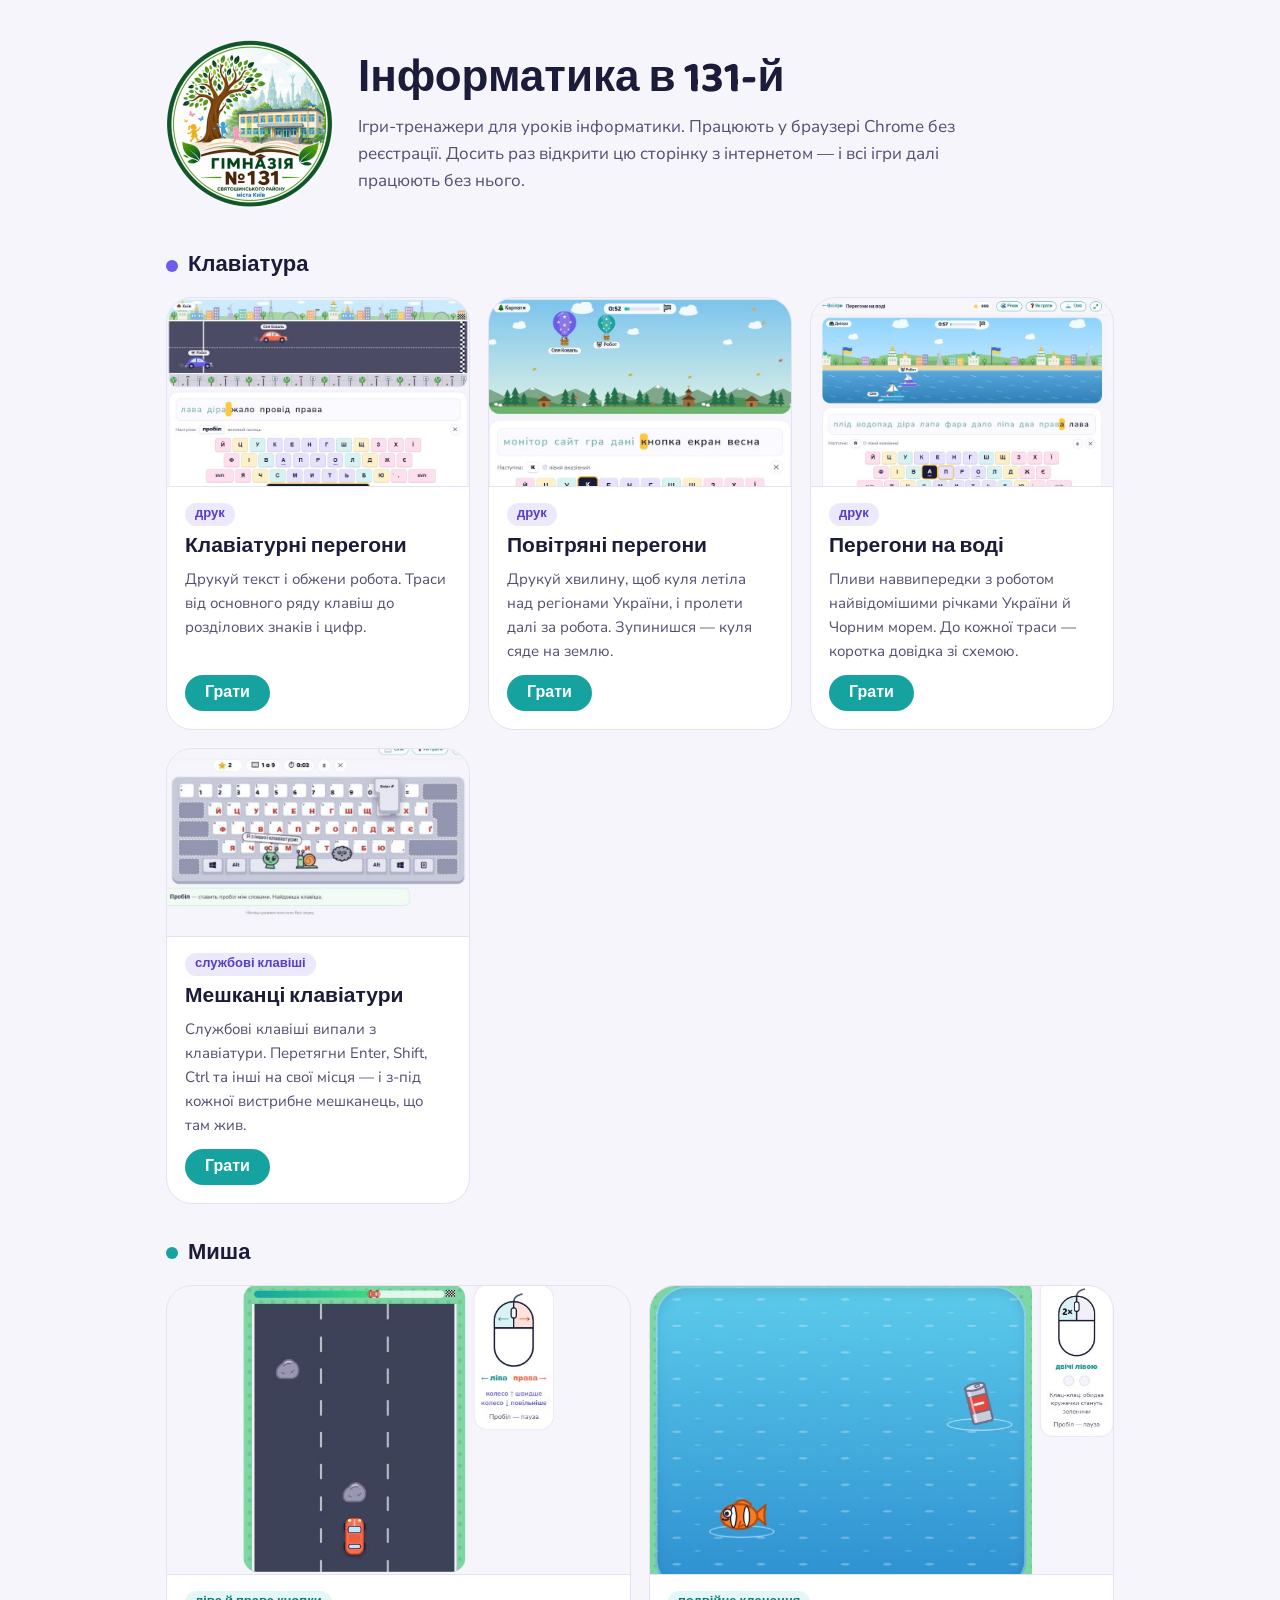
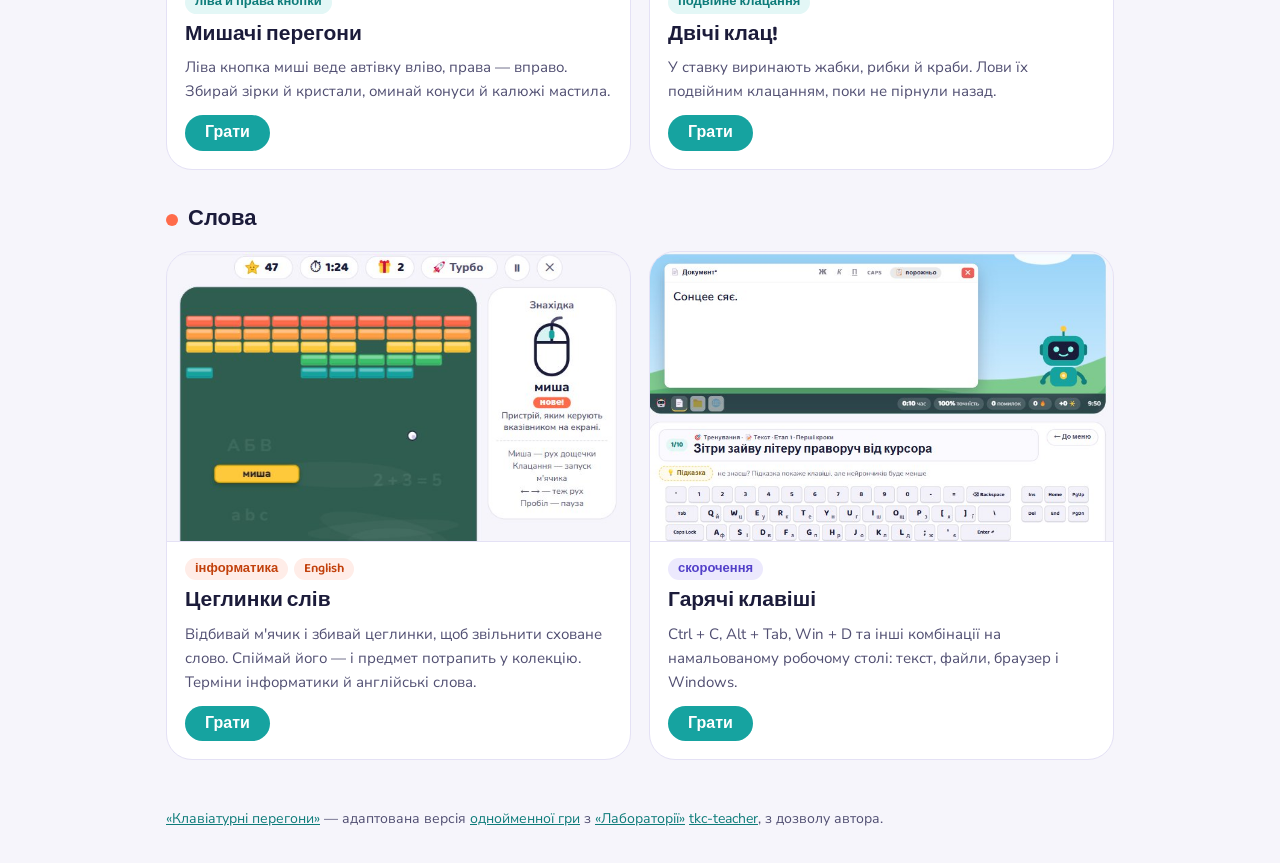
==== index.html @ 03159f3c "Add Перегони на воді to the Keyboard section Co-Authored-By: Claude Opus 5.5 <noreply@anthropic.com>" ====
<!DOCTYPE html>
<html lang="uk">
<head>
<meta charset="UTF-8">
<meta name="viewport" content="width=device-width, initial-scale=1.0">
<title>Інформатика в 131-й</title>
<meta name="description" content="Ігри-тренажери для уроків інформатики: миша, клавіатура, гарячі клавіші, терміни й англійські слова.">
<link href="fonts/fonts.css" rel="stylesheet">
<link rel="manifest" href="manifest.webmanifest">   <!-- каталог можна встановити як програму -->
<link rel="icon" type="image/png" href="icons/icon-192.png">
<link rel="apple-touch-icon" href="icons/icon-192.png">
<meta name="theme-color" content="#16A3A0">
<script src="/lock.js"></script>   <!-- ігри відкриваються кодом уроку, див. lock.js -->
<style>
  :root{
    --bg:#F6F5FB; --ink:#1B1B3A; --ink-soft:#514F72; --surface:#FFFFFF; --line:#E4E1F5;
    --purple:#6C5CE7; --teal:#16A3A0; --teal-dark:#0E7C7A; --coral:#FF6B4A; --yellow:#FFC93C; --blue:#2D9CDB;
    --radius-m:16px; --radius-l:26px;
  }
  *{box-sizing:border-box;}
  body{margin:0; background:var(--bg); color:var(--ink); font-family:'Nunito Sans',sans-serif; line-height:1.6; -webkit-font-smoothing:antialiased;}
  h1,h2{font-family:'Baloo 2',sans-serif; font-weight:700; margin:0; color:var(--ink);}
  .container{max-width:980px; margin:0 auto; padding:0 16px;}

  /* Емблема ліворуч від заголовка й опису; на телефоні опис переходить під емблему */
  header.container{padding-top:40px; padding-bottom:8px;}
  header{display:grid; grid-template-columns:auto 1fr; grid-template-areas:"logo title" "logo text"; align-content:center; column-gap:24px;}
  header .emblem{grid-area:logo; align-self:center; width:168px; height:168px;}
  header h1{grid-area:title; align-self:end;}
  header p{grid-area:text;}
  @media (max-width:520px){
    header.container{padding-top:24px;}
    header{grid-template-areas:"logo title" "text text"; column-gap:14px;}
    header .emblem{width:72px; height:72px;}
    header h1{align-self:center;}
  }
  header h1{font-size:clamp(30px, 6vw, 44px); line-height:1.15;}
  header p{margin:8px 0 0; color:var(--ink-soft); font-size:17px; max-width:620px;}

  /* Розділи: «Миша», «Клавіатура» */
  .section-title{display:flex; align-items:center; gap:10px; margin:32px 0 14px; font-size:22px;}
  .section-title .dot{width:12px; height:12px; border-radius:50%; background:var(--teal);}
  .section-title.keys .dot{background:var(--purple);}
  .section-title.words .dot{background:var(--coral);}
  /* Одна гра в розділі — картка завширшки як у розділах з двома */
  @media (min-width:620px){ .grid > .card:only-child{max-width:calc(50% - 9px);} }

  .grid{display:grid; grid-template-columns:repeat(auto-fit, minmax(280px, 1fr)); gap:18px;}
  .card{display:flex; flex-direction:column; background:var(--surface); border:1.5px solid var(--line); border-radius:var(--radius-l);
        overflow:hidden; color:inherit; text-decoration:none; transition:transform .15s, box-shadow .15s, border-color .15s;}
  .card:hover, .card:focus-visible{transform:translateY(-3px); box-shadow:0 10px 24px rgba(27,27,58,.10); border-color:var(--teal); outline:none;}
  .card img{display:block; width:100%; aspect-ratio:16/10; object-fit:cover; object-position:top; background:var(--line); border-bottom:1.5px solid var(--line);}
  .card-body{display:flex; flex-direction:column; gap:8px; padding:16px 18px 18px; flex:1;}
  .card h2{font-size:21px; line-height:1.2;}
  .card p{margin:0; color:var(--ink-soft); font-size:15px; flex:1;}
  .tags{display:flex; gap:6px; flex-wrap:wrap;}
  .tag{font-family:'Baloo 2',sans-serif; font-weight:600; font-size:13px; padding:1px 10px; border-radius:999px; background:#E3F7F6; color:var(--teal-dark);}
  .tag.keys{background:#ECE9FD; color:#5340c9;}
  .tag.words{background:#FFEDE8; color:#C2410C;}
  .play{align-self:flex-start; margin-top:4px; font-family:'Baloo 2',sans-serif; font-weight:700; font-size:16px; color:#fff; background:var(--teal);
        border-radius:999px; padding:5px 20px;}
  .card:hover .play{background:var(--teal-dark);}

  footer.container{margin-top:48px; margin-bottom:32px;}
  footer{color:var(--ink-soft); font-size:14px;}
  footer a{color:var(--teal-dark);}
</style>
</head>
<body>

<header class="container">
  <img class="emblem" src="img/emblem.png" alt="Емблема гімназії № 131 Святошинського району міста Києва">
  <h1>Інформатика в 131-й</h1>
  <p>Ігри-тренажери для уроків інформатики. Працюють у браузері Chrome без реєстрації. Досить раз відкрити цю сторінку з інтернетом — і всі ігри далі працюють без нього.</p>
</header>

<main class="container">

  <h2 class="section-title keys"><span class="dot"></span>Клавіатура</h2>
  <div class="grid">
    <a class="card" href="/typing-race-kids/">
      <img src="img/typing-race-kids.jpg" alt="Клавіатурні перегони: траса з автівкою учня й роботом" loading="lazy">
      <div class="card-body">
        <div class="tags"><span class="tag keys">друк</span></div>
        <h2>Клавіатурні перегони</h2>
        <p>Друкуй текст і обжени робота. Траси від основного ряду клавіш до розділових знаків і цифр.</p>
        <span class="play">Грати</span>
      </div>
    </a>
    <a class="card" href="/balloon-race-kids/">
      <img src="img/balloon-race-kids.jpg" alt="Повітряні перегони: повітряні кулі учня й робота над Карпатами" loading="lazy">
      <div class="card-body">
        <div class="tags"><span class="tag keys">друк</span></div>
        <h2>Повітряні перегони</h2>
        <p>Друкуй хвилину, щоб куля летіла над регіонами України, і пролети далі за робота. Зупинишся — куля сяде на землю.</p>
        <span class="play">Грати</span>
      </div>
    </a>
    <a class="card" href="/water-race-kids/">
      <img src="img/water-race-kids.jpg" alt="Перегони на воді: вітрильники учня й робота на Дніпрі біля київських круч" loading="lazy">
      <div class="card-body">
        <div class="tags"><span class="tag keys">друк</span></div>
        <h2>Перегони на воді</h2>
        <p>Пливи наввипередки з роботом найвідомішими річками України й Чорним морем. До кожної траси — коротка довідка зі схемою.</p>
        <span class="play">Грати</span>
      </div>
    </a>
    <a class="card" href="/keyboard-residents-kids/">
      <img src="img/keyboard-residents-kids.jpg" alt="Мешканці клавіатури: з-під щойно поставленого Пробілу вистрибують мешканці, а Enter несуть на його місце" loading="lazy">
      <div class="card-body">
        <div class="tags"><span class="tag keys">службові клавіші</span></div>
        <h2>Мешканці клавіатури</h2>
        <p>Службові клавіші випали з клавіатури. Перетягни Enter, Shift, Ctrl та інші на свої місця — і з-під кожної вистрибне мешканець, що там жив.</p>
        <span class="play">Грати</span>
      </div>
    </a>
  </div>

  <h2 class="section-title"><span class="dot"></span>Миша</h2>
  <div class="grid">
    <a class="card" href="/mouse-race-kids/">
      <img src="img/mouse-race-kids.jpg" alt="Мишачі перегони: автівка на дорозі з зірками й перешкодами" loading="lazy">
      <div class="card-body">
        <div class="tags"><span class="tag">ліва й права кнопки</span></div>
        <h2>Мишачі перегони</h2>
        <p>Ліва кнопка миші веде автівку вліво, права — вправо. Збирай зірки й кристали, оминай конуси й калюжі мастила.</p>
        <span class="play">Грати</span>
      </div>
    </a>
    <a class="card" href="/double-click-kids/">
      <img src="img/double-click-kids.jpg" alt="Двічі клац!: ставок, з якого виринають жабки й рибки" loading="lazy">
      <div class="card-body">
        <div class="tags"><span class="tag">подвійне клацання</span></div>
        <h2>Двічі клац!</h2>
        <p>У ставку виринають жабки, рибки й краби. Лови їх подвійним клацанням, поки не пірнули назад.</p>
        <span class="play">Грати</span>
      </div>
    </a>
  </div>

  <h2 class="section-title words"><span class="dot"></span>Слова</h2>
  <div class="grid">
    <a class="card" href="/word-bricks-kids/">
      <img src="img/word-bricks-kids.jpg" alt="Цеглинки слів: стіна цеглинок, падаюче слово «миша» й знайдений предмет" loading="lazy">
      <div class="card-body">
        <div class="tags"><span class="tag words">інформатика</span><span class="tag words">English</span></div>
        <h2>Цеглинки слів</h2>
        <p>Відбивай м'ячик і збивай цеглинки, щоб звільнити сховане слово. Спіймай його — і предмет потрапить у колекцію. Терміни інформатики й англійські слова.</p>
        <span class="play">Грати</span>
      </div>
    </a>
    <a class="card" href="/hot-keys/">
      <img src="img/hot-keys.jpg" alt="Гарячі клавіші: намальований робочий стіл із вікном документа" loading="lazy">
      <div class="card-body">
        <div class="tags"><span class="tag keys">скорочення</span></div>
        <h2>Гарячі клавіші</h2>
        <p>Ctrl + C, Alt + Tab, Win + D та інші комбінації на намальованому робочому столі: текст, файли, браузер і Windows.</p>
        <span class="play">Грати</span>
      </div>
    </a>
  </div>

</main>

<footer class="container">
  <a href="/typing-race-kids/">«Клавіатурні перегони»</a> — адаптована версія <a href="https://cikavo.me/labs/typing-race/">однойменної гри</a> з <a href="https://cikavo.me/labs/">«Лабораторії»</a> <a href="https://github.com/tkc-teacher/cikavo">tkc-teacher</a>, з дозволу автора.
  <!-- Поки замок вимкнено (ENABLED у lock.js), посилання на код уроку не показуємо:
  <br><a href="/teacher/">Для вчителя: код уроку</a> -->
</footer>

<script>
// Офлайн-режим: після першого відкриття з інтернетом каталог відкривається й без мережі (див. sw.js).
// Заразом реєструємо власні sw.js усіх ігор з карток: кожна гра зберігає себе так, ніби її вже відкрили.
if('serviceWorker' in navigator && location.protocol.startsWith('http')){
  navigator.serviceWorker.register('sw.js').catch(()=>{});
  for(const a of document.querySelectorAll('a.card')) navigator.serviceWorker.register(a.pathname + 'sw.js', { scope:a.pathname }).catch(()=>{});
}
</script>
</body>
</html>
---- fonts/fonts.css ----
/* Шрифти лежать поруч, щоб сторінка не залежала від Google Fonts.
   Baloo 2 у Google Fonts не має кирилиці: українські літери в заголовках показує системний шрифт, як і в онлайн-версії.
   Ліцензія обох шрифтів — SIL Open Font License 1.1 (OFL-*.txt). */
@font-face{
  font-family:'Baloo 2'; font-style:normal; font-weight:500 800; font-display:swap;
  src:url(baloo2-latin.woff2) format('woff2');
  unicode-range:U+0000-00FF, U+0131, U+0152-0153, U+02BB-02BC, U+02C6, U+02DA, U+02DC, U+0304, U+0308, U+0329, U+2000-206F, U+20AC, U+2122, U+2191, U+2193, U+2212, U+2215, U+FEFF, U+FFFD;
}
@font-face{
  font-family:'Nunito Sans'; font-style:normal; font-weight:400 800; font-display:swap;
  src:url(nunitosans-cyrillic.woff2) format('woff2');
  unicode-range:U+0301, U+0400-045F, U+0490-0491, U+04B0-04B1, U+2116;
}
@font-face{
  font-family:'Nunito Sans'; font-style:normal; font-weight:400 800; font-display:swap;
  src:url(nunitosans-latin.woff2) format('woff2');
  unicode-range:U+0000-00FF, U+0131, U+0152-0153, U+02BB-02BC, U+02C6, U+02DA, U+02DC, U+0304, U+0308, U+0329, U+2000-206F, U+20AC, U+2122, U+2191, U+2193, U+2212, U+2215, U+FEFF, U+FFFD;
}
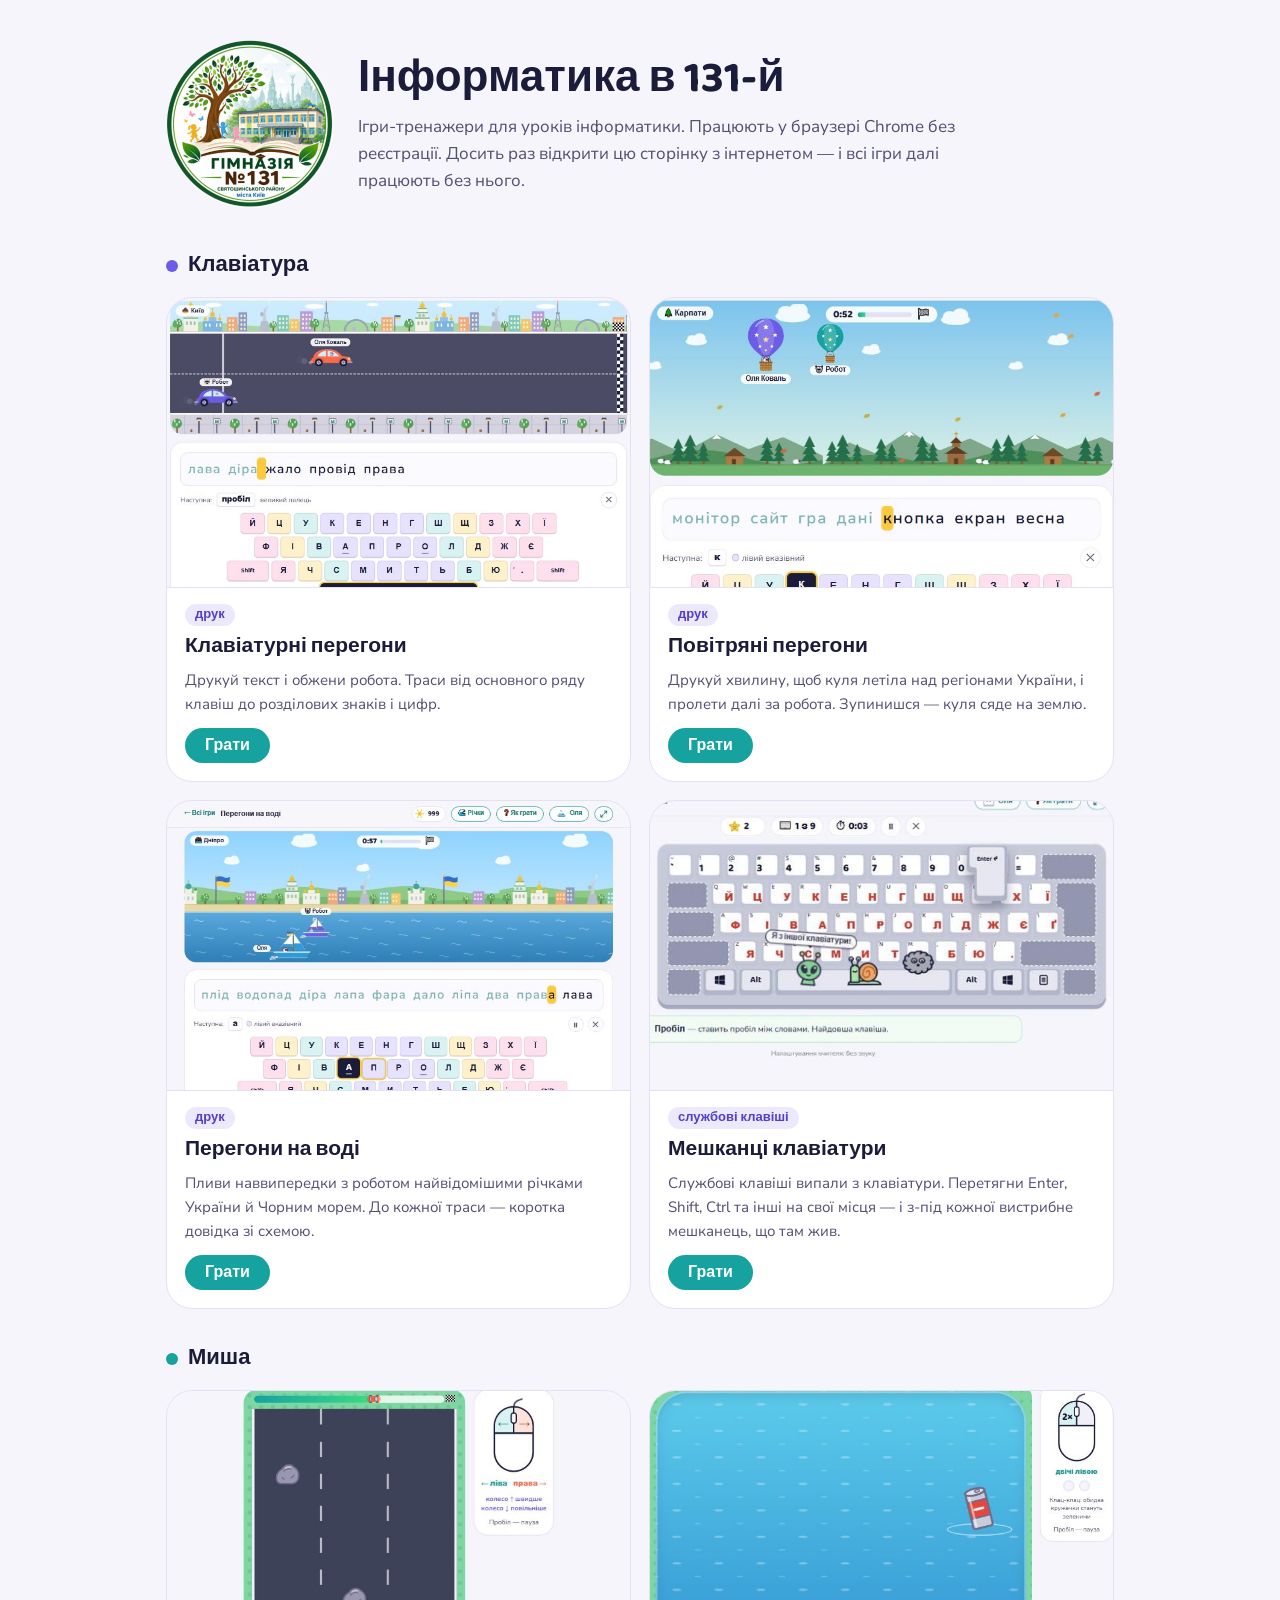
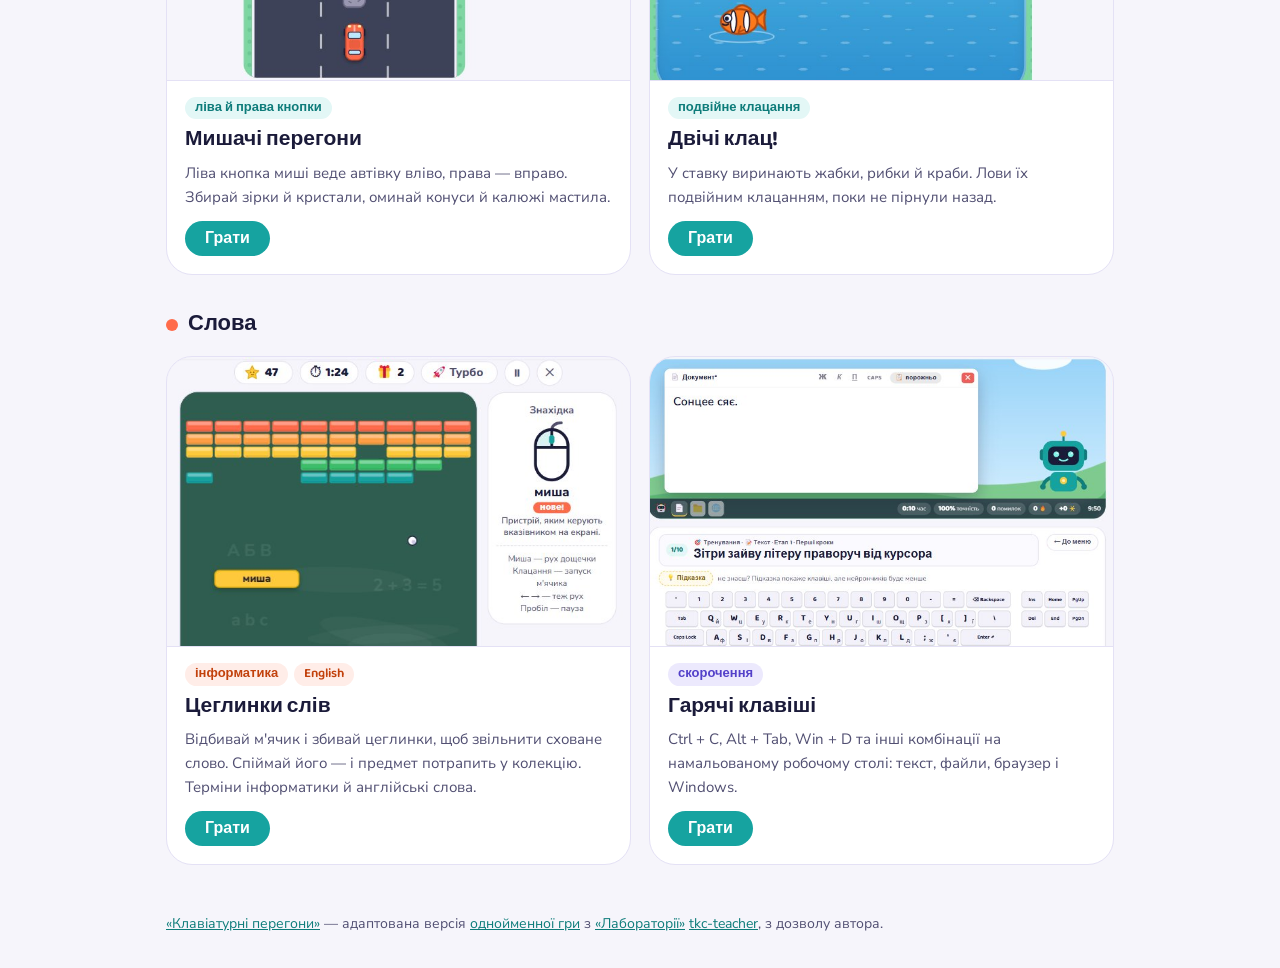
==== commit eab934a1: "Show four cards of a section two per row Co-Authored-By: Claude Opus 5.5 <noreply@anthropic.com>" ====
--- a/index.html
+++ b/index.html
@@ -46,6 +46,8 @@
   @media (min-width:620px){ .grid > .card:only-child{max-width:calc(50% - 9px);} }
 
   .grid{display:grid; grid-template-columns:repeat(auto-fit, minmax(280px, 1fr)); gap:18px;}
+  /* Чотири гри в розділі — по дві в ряд, а не три й одна */
+  @media (min-width:620px){ .grid:has(> .card:nth-child(4):last-child){grid-template-columns:repeat(2, 1fr);} }
   .card{display:flex; flex-direction:column; background:var(--surface); border:1.5px solid var(--line); border-radius:var(--radius-l);
         overflow:hidden; color:inherit; text-decoration:none; transition:transform .15s, box-shadow .15s, border-color .15s;}
   .card:hover, .card:focus-visible{transform:translateY(-3px); box-shadow:0 10px 24px rgba(27,27,58,.10); border-color:var(--teal); outline:none;}
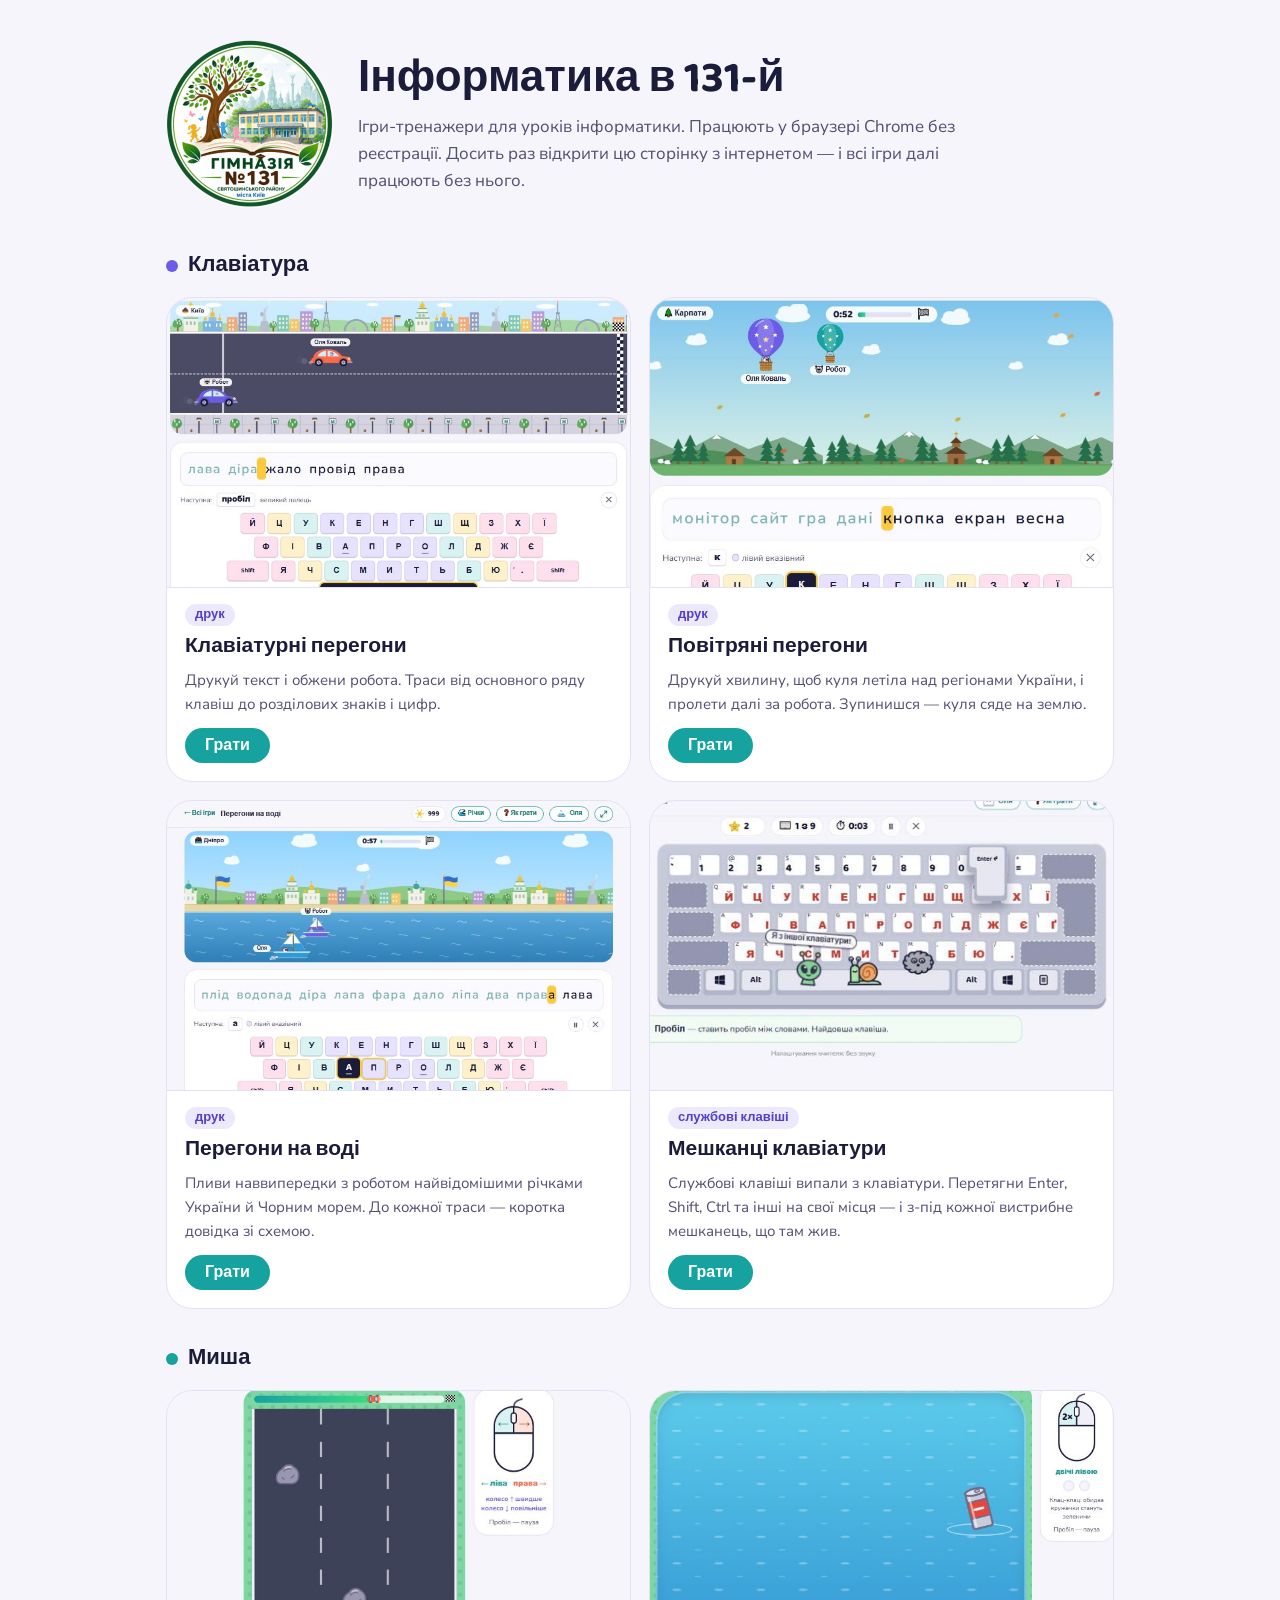
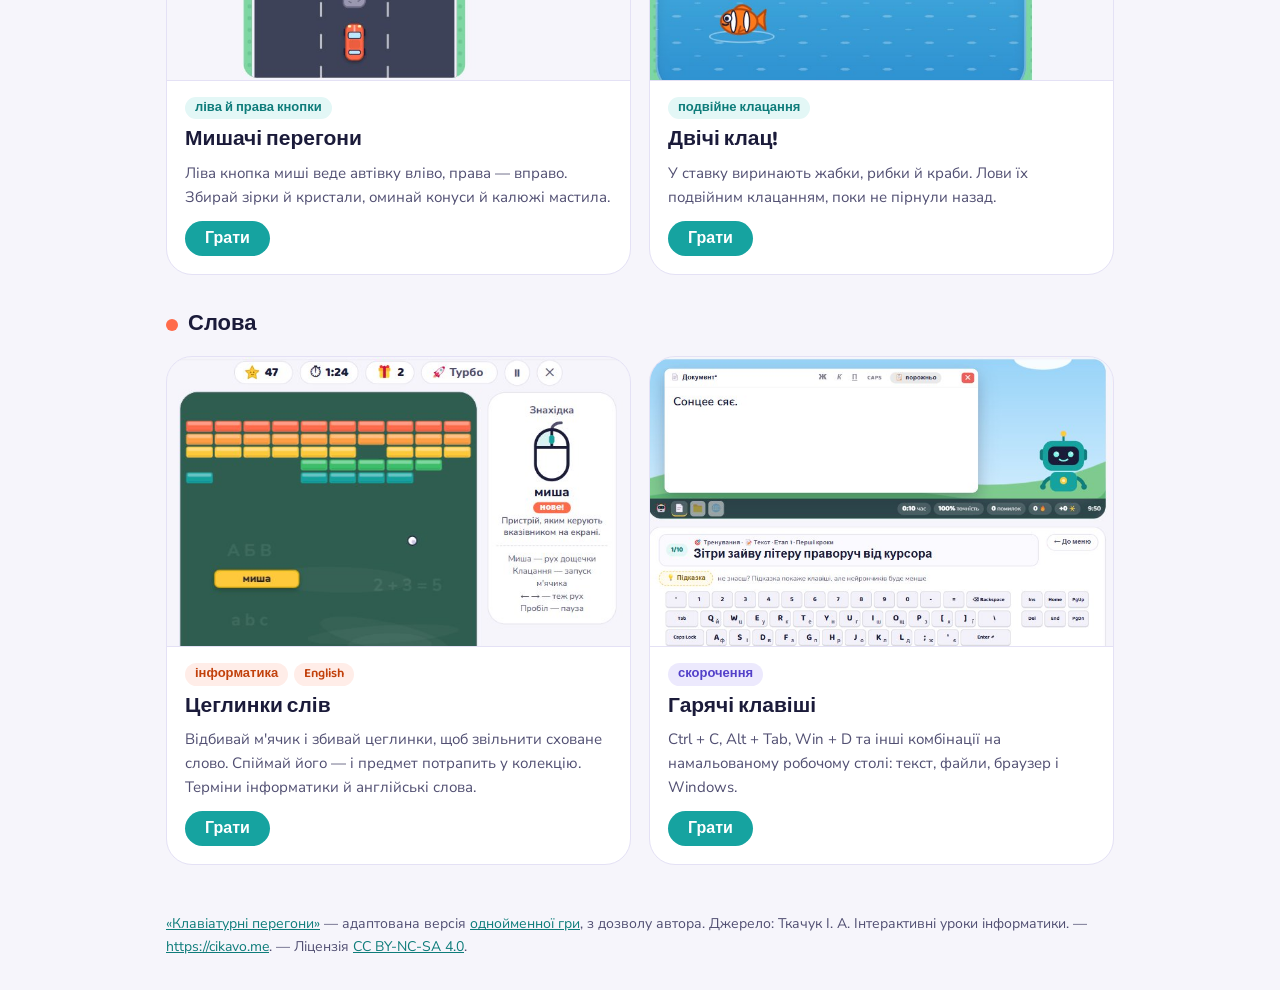
==== commit bdf7a7f2: "Credit the original game as Tkachuk I. A., Interactive computer science lessons The source is now ci" ====
--- a/index.html
+++ b/index.html
@@ -165,7 +165,7 @@
 </main>
 
 <footer class="container">
-  <a href="/typing-race-kids/">«Клавіатурні перегони»</a> — адаптована версія <a href="https://cikavo.me/labs/typing-race/">однойменної гри</a> з <a href="https://cikavo.me/labs/">«Лабораторії»</a> <a href="https://github.com/tkc-teacher/cikavo">tkc-teacher</a>, з дозволу автора.
+  <a href="/typing-race-kids/">«Клавіатурні перегони»</a> — адаптована версія <a href="https://cikavo.me/labs/typing-race/">однойменної гри</a>, з дозволу автора. Джерело: Ткачук І. А. Інтерактивні уроки інформатики. — <a href="https://cikavo.me">https://cikavo.me</a>. — Ліцензія <a href="https://creativecommons.org/licenses/by-nc-sa/4.0/deed.uk">CC BY-NC-SA 4.0</a>.
   <!-- Поки замок вимкнено (ENABLED у lock.js), посилання на код уроку не показуємо:
   <br><a href="/teacher/">Для вчителя: код уроку</a> -->
 </footer>
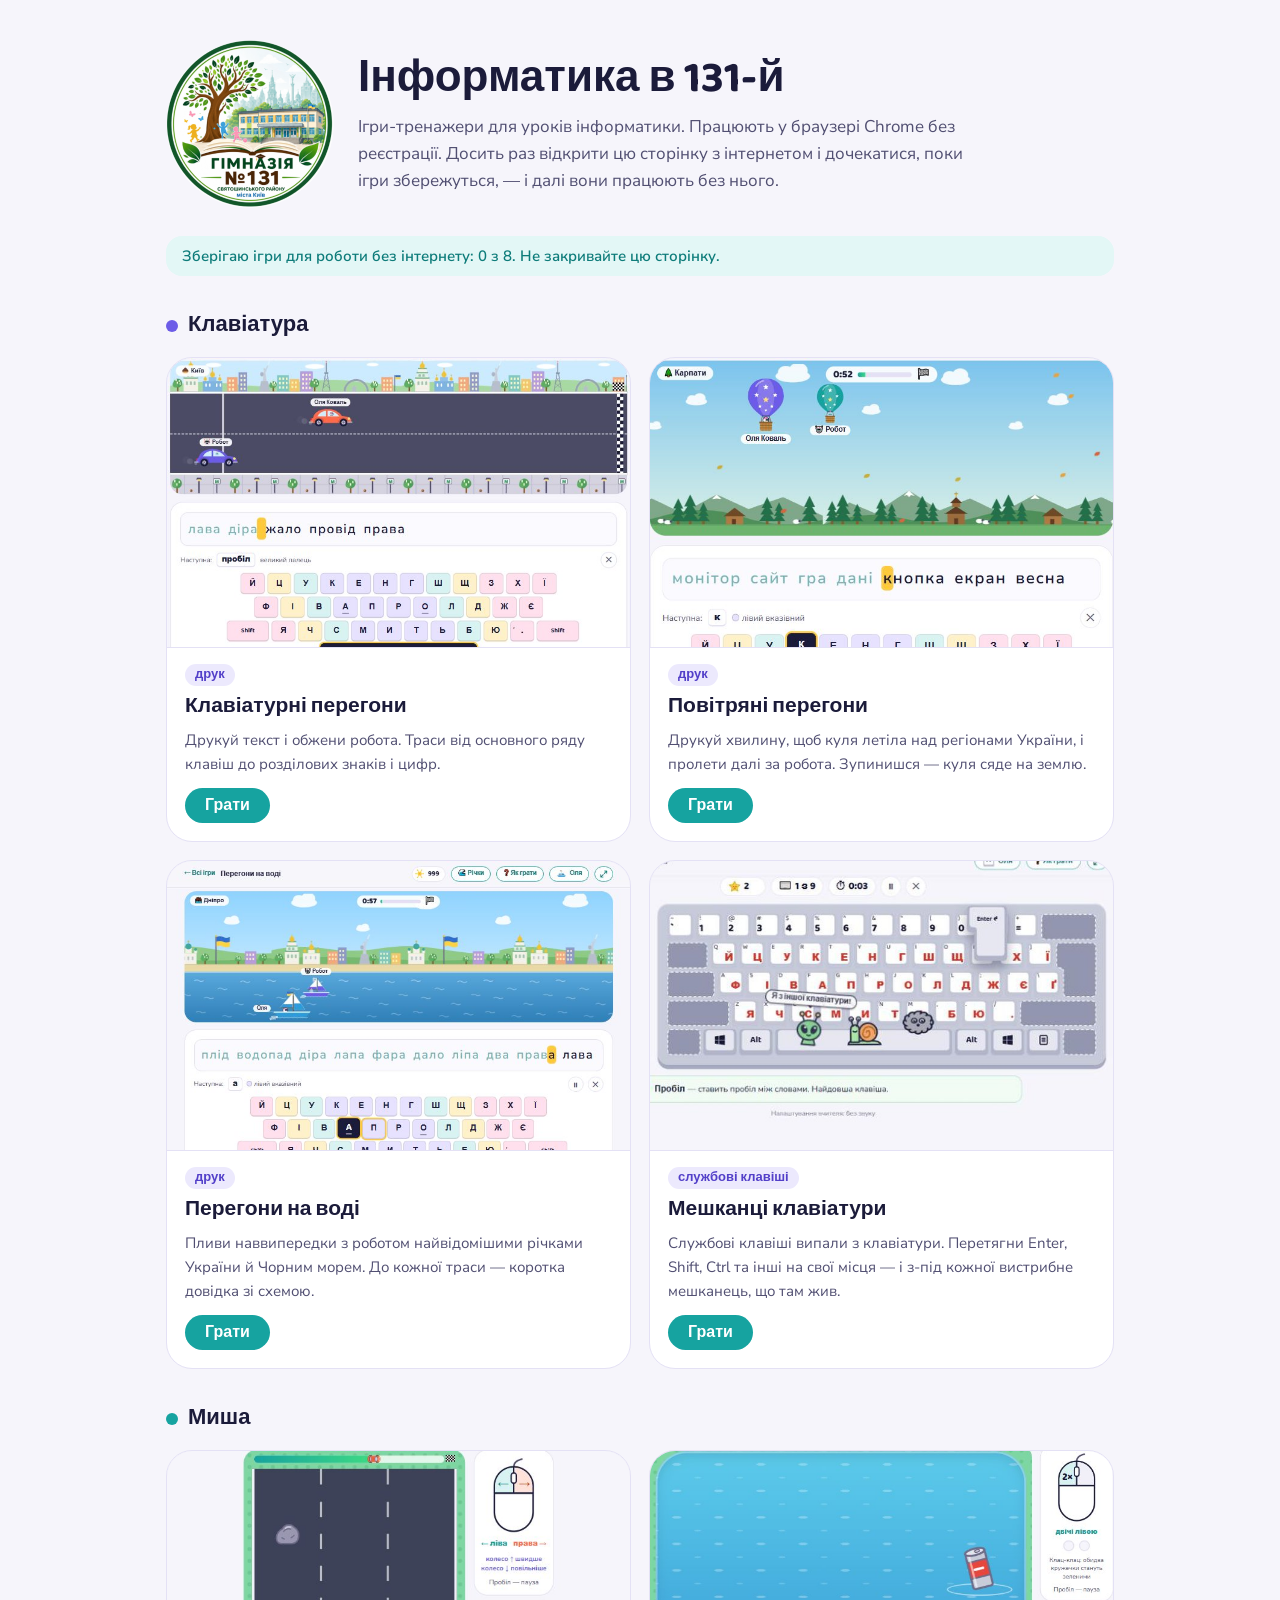
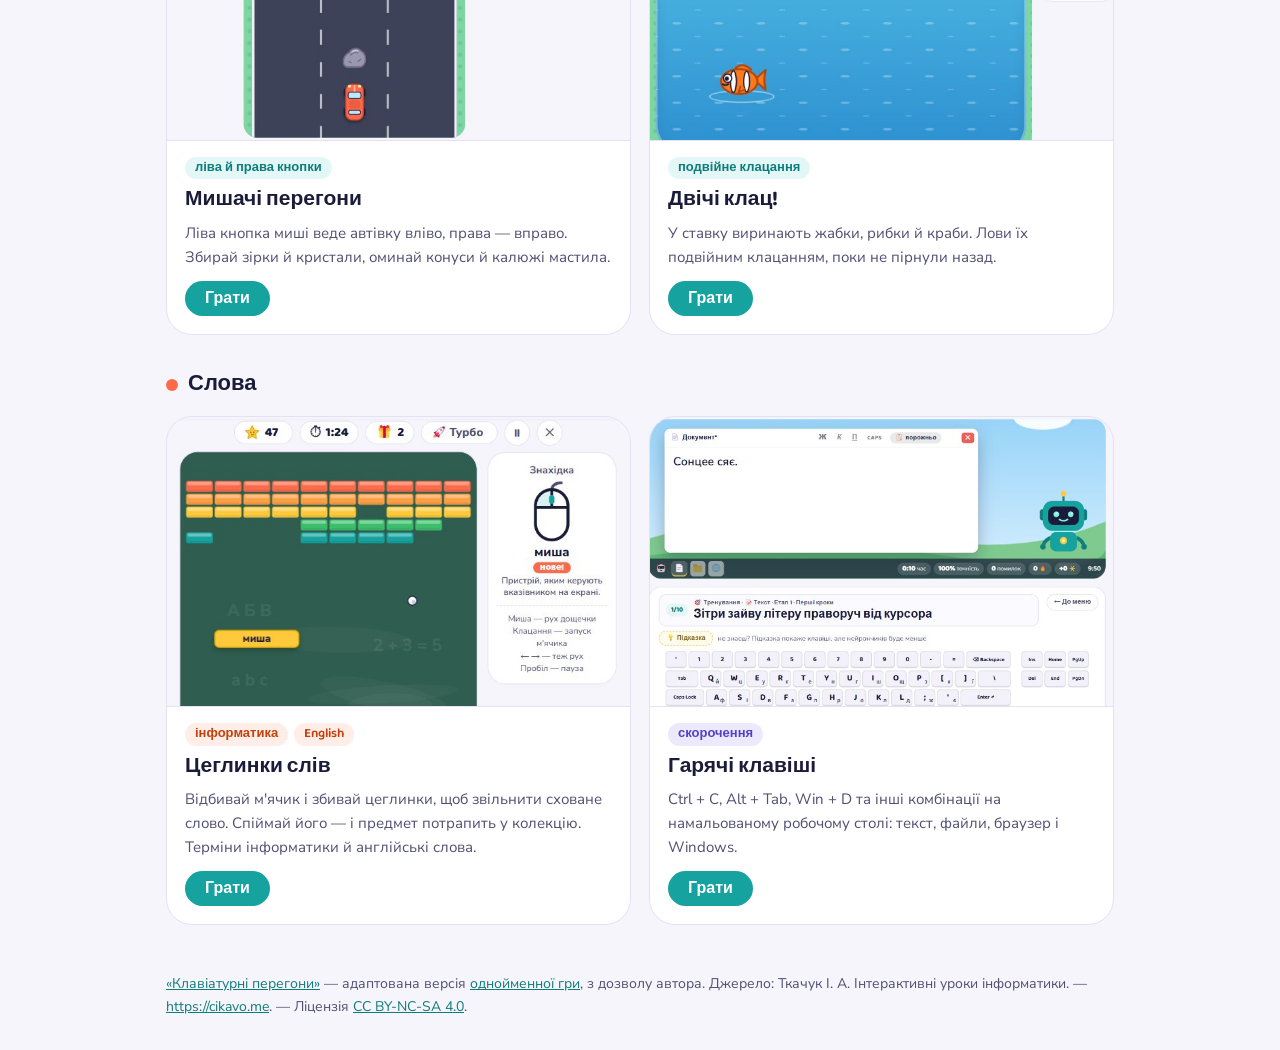
==== commit 47d6ccb2: "Save the games one at a time and show the progress in the catalog On a weak connection eight paralle" ====
--- a/index.html
+++ b/index.html
@@ -63,6 +63,12 @@
         border-radius:999px; padding:5px 20px;}
   .card:hover .play{background:var(--teal-dark);}
 
+  /* Збереження ігор для роботи без інтернету: хід під заголовком, незбережені ігри без інтернету — бляклі */
+  .save-note{margin:20px 0 0; padding:8px 16px; border-radius:var(--radius-m); background:#E3F7F6; color:var(--teal-dark); font-weight:600; font-size:15px;}
+  .save-note.warn{background:#FFF4D6; color:#8A5A00;}
+  .card.no-offline{opacity:.5; filter:grayscale(1);}
+  .card.no-offline .play{background:var(--ink-soft);}
+
   footer.container{margin-top:48px; margin-bottom:32px;}
   footer{color:var(--ink-soft); font-size:14px;}
   footer a{color:var(--teal-dark);}
@@ -73,10 +79,11 @@
 <header class="container">
   <img class="emblem" src="img/emblem.png" alt="Емблема гімназії № 131 Святошинського району міста Києва">
   <h1>Інформатика в 131-й</h1>
-  <p>Ігри-тренажери для уроків інформатики. Працюють у браузері Chrome без реєстрації. Досить раз відкрити цю сторінку з інтернетом — і всі ігри далі працюють без нього.</p>
+  <p>Ігри-тренажери для уроків інформатики. Працюють у браузері Chrome без реєстрації. Досить раз відкрити цю сторінку з інтернетом і дочекатися, поки ігри збережуться, — і далі вони працюють без нього.</p>
 </header>
 
 <main class="container">
+  <p class="save-note" id="saveNote" hidden></p>
 
   <h2 class="section-title keys"><span class="dot"></span>Клавіатура</h2>
   <div class="grid">
@@ -173,9 +180,57 @@
 <script>
 // Офлайн-режим: після першого відкриття з інтернетом каталог відкривається й без мережі (див. sw.js).
 // Заразом реєструємо власні sw.js усіх ігор з карток: кожна гра зберігає себе так, ніби її вже відкрили.
+// По одній, а не всі разом: на слабкому інтернеті вісім одночасних завантажень не закінчує жодне, а так за коротке
+// відкриття встигають хоч кілька ігор, решта — наступного разу (що вже завантажено, sw.js гри не завантажує вдруге).
 if('serviceWorker' in navigator && location.protocol.startsWith('http')){
-  navigator.serviceWorker.register('sw.js').catch(()=>{});
-  for(const a of document.querySelectorAll('a.card')) navigator.serviceWorker.register(a.pathname + 'sw.js', { scope:a.pathname }).catch(()=>{});
+  const note = document.getElementById('saveNote');
+  const cards = [...document.querySelectorAll('a.card')];
+  const say = (text, warn)=>{ note.textContent = text; note.hidden = !text; note.classList.toggle('warn', !!warn); };
+  // Нова версія sw.js встановлюється (сама завантажує всі файли) — чекаємо, доки встановиться або відпаде
+  const settled = w=>new Promise(done=>{
+    const t = setTimeout(done, 90000);
+    const check = ()=>{ if(w.state === 'activated' || w.state === 'redundant'){ clearTimeout(t); done(); } };
+    w.addEventListener('statechange', check);
+    check();
+  });
+  // Версія та сама — просимо оновити збережену копію (разом зі спільними файлами сайту) і чекаємо відповіді.
+  // Старі sw.js не відповідають — тоді просто не чекаємо довше 20 с
+  const refresh = w=>new Promise(done=>{
+    const ch = new MessageChannel(), t = setTimeout(done, 20000);
+    ch.port1.onmessage = ()=>{ clearTimeout(t); done(); };
+    w.postMessage('refresh', [ch.port2]);
+  });
+  // true — гра (чи каталог) збережена на цьому комп'ютері й відкриється без інтернету
+  async function keep(url, scope){
+    let reg;
+    try{ reg = await navigator.serviceWorker.register(url, scope ? { scope } : undefined); }catch(e){ return false; }
+    if(navigator.onLine){
+      // update() — бо повторна реєстрація не перевіряє, чи змінився sw.js гри
+      if(!reg.installing && !reg.waiting) await reg.update().catch(()=>{});
+      const fresh = reg.installing || reg.waiting;
+      if(fresh) await settled(fresh);
+      else if(reg.active) await refresh(reg.active);
+    }
+    return !!reg.active;
+  }
+  (async ()=>{
+    const online = navigator.onLine, n = cards.length;
+    let saved = 0;
+    const progress = ()=>say(`Зберігаю ігри для роботи без інтернету: ${saved} з ${n}. Не закривайте цю сторінку.`);
+    if(online) progress();
+    await keep('sw.js');
+    for(const a of cards){
+      const ok = await keep(a.pathname + 'sw.js', a.pathname);
+      if(ok) saved++;
+      if(online) progress();
+      if(!ok){ a.classList.add('no-offline'); a.querySelector('.play').textContent = 'Потрібен інтернет'; }   // онлайн грати можна й так
+    }
+    if(saved === n){
+      if(online){ say('Усі ігри збережено: далі вони працюють і без інтернету.'); setTimeout(()=>say(''), 8000); }
+      else say('');
+    }else if(online) say(`Збережено ${saved} з ${n} ігор. Решта збережеться, коли цю сторінку знову відкриють з інтернетом.`, true);
+    else say(`Без інтернету працюють ${saved} з ${n} ігор. Решта з'являться, коли цю сторінку відкриють з інтернетом.`, true);
+  })();
 }
 </script>
 </body>
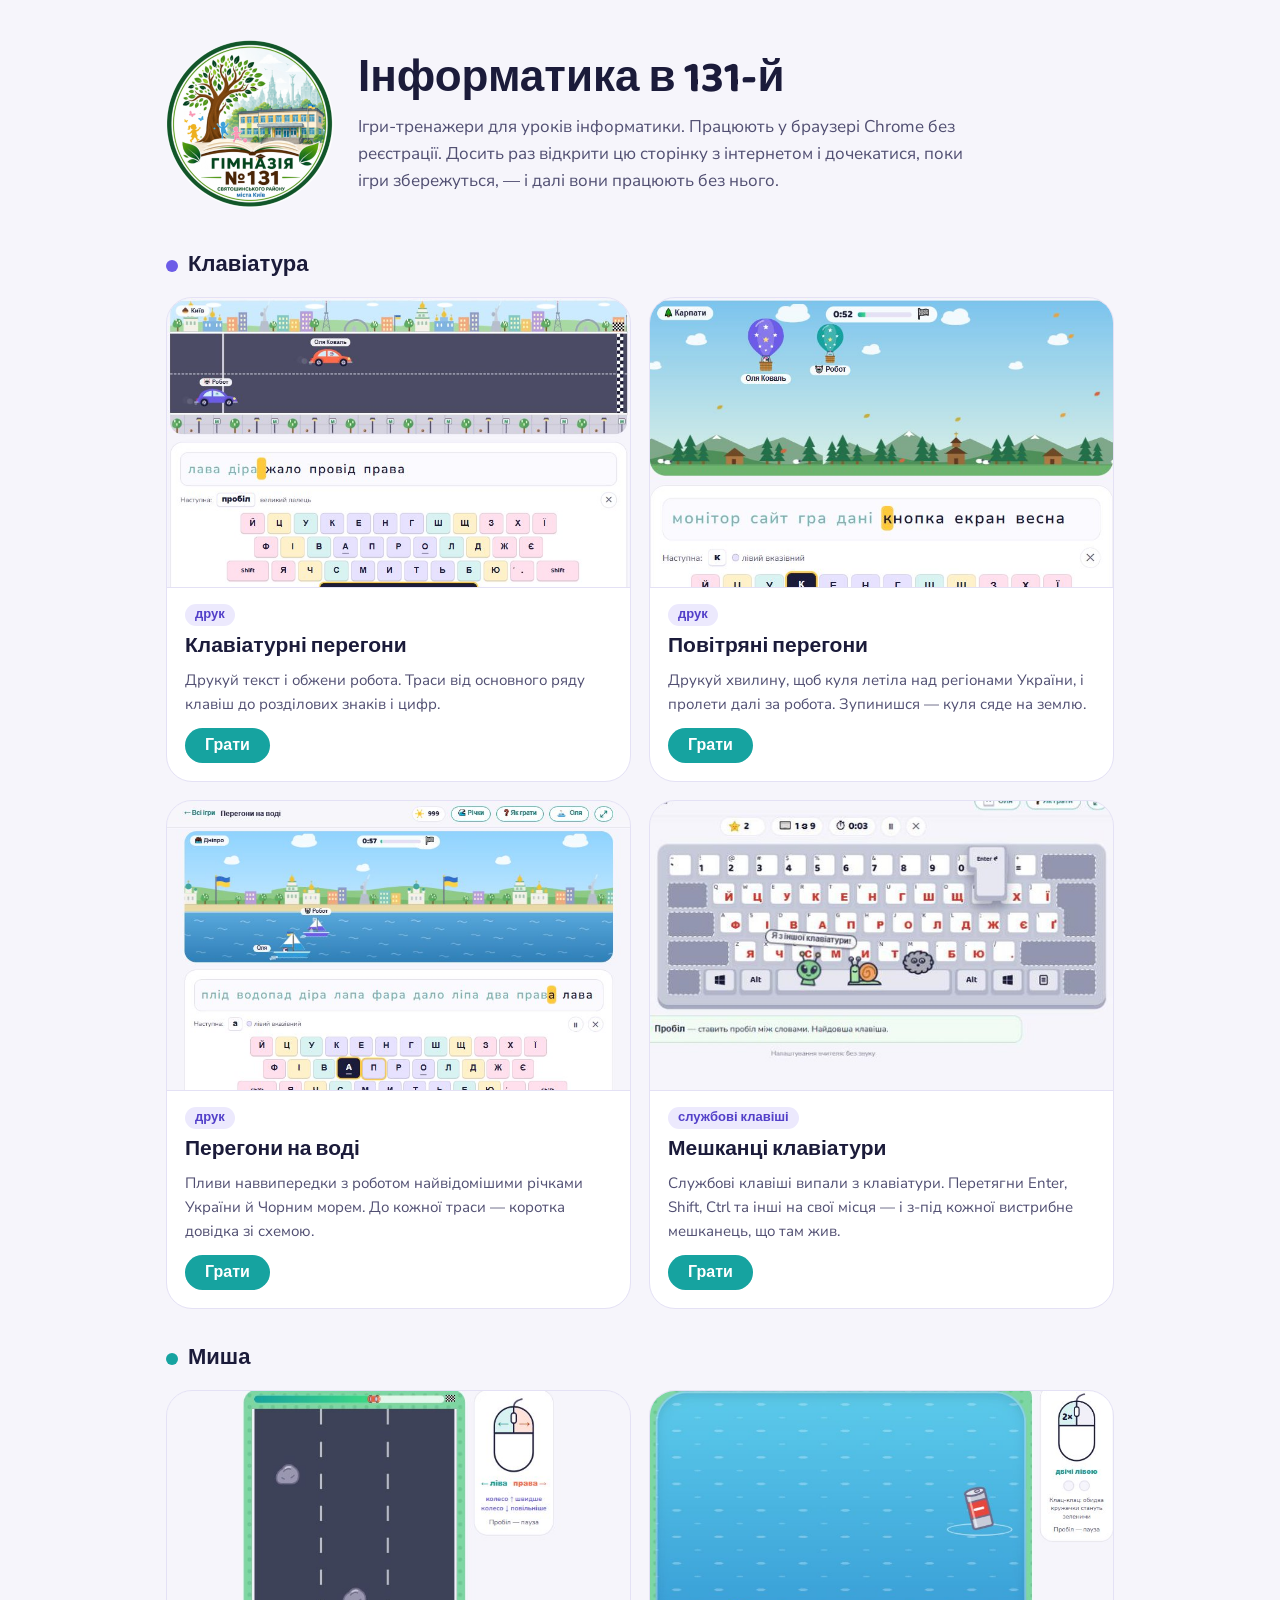
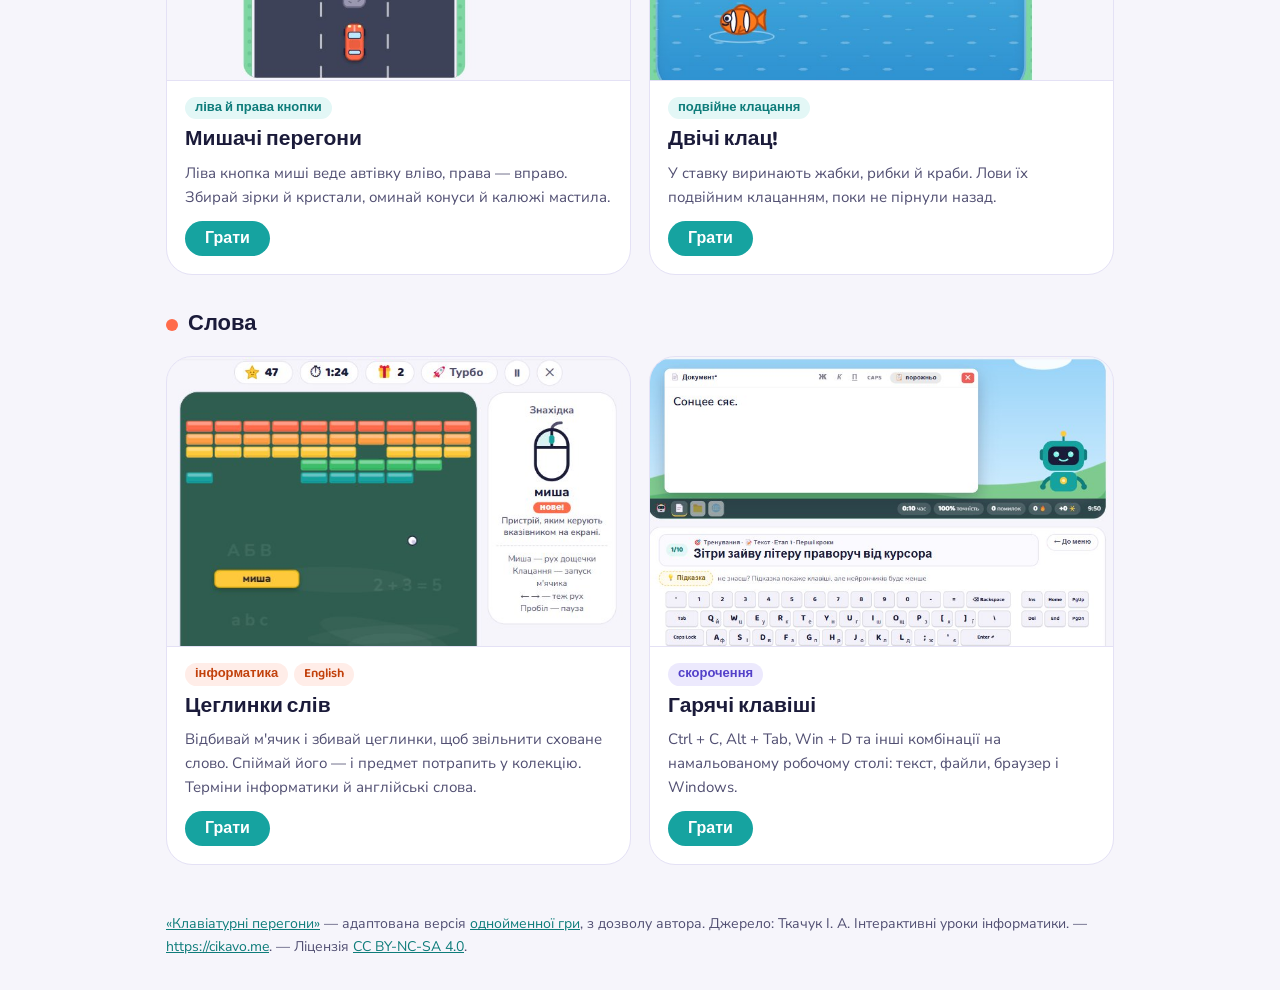
==== commit 7d1cf451: "Refresh only files that changed and skip unchanged downloads Refresh and install now send conditiona" ====
--- a/index.html
+++ b/index.html
@@ -193,13 +193,19 @@
     w.addEventListener('statechange', check);
     check();
   });
-  // Версія та сама — просимо оновити збережену копію (разом зі спільними файлами сайту) і чекаємо відповіді.
+  // Версія та сама — просимо оновити збережену копію (разом зі спільними файлами сайту) і чекаємо відповіді: true — оновлено.
   // Старі sw.js не відповідають — тоді просто не чекаємо довше 20 с
   const refresh = w=>new Promise(done=>{
-    const ch = new MessageChannel(), t = setTimeout(done, 20000);
-    ch.port1.onmessage = ()=>{ clearTimeout(t); done(); };
+    const ch = new MessageChannel(), t = setTimeout(()=>done(false), 20000);
+    ch.port1.onmessage = e=>{ clearTimeout(t); done(e.data === true); };
     w.postMessage('refresh', [ch.port2]);
   });
+  // Збережені копії оновлюємо не частіше разу на годину: учні відкривають каталог багато разів за урок,
+  // а свіжу версію гри й так приносить її відкриття з інтернетом. Нова версія sw.js встановлюється завжди
+  const REFRESHED = 'site-refreshed', HOUR = 3600000;
+  let due = true;
+  try{ due = !(Date.now() - (+localStorage.getItem(REFRESHED) || 0) < HOUR); }catch(e){}
+  let busy = false, allFresh = true;
   // true — гра (чи каталог) збережена на цьому комп'ютері й відкриється без інтернету
   async function keep(url, scope){
     let reg;
@@ -208,25 +214,27 @@
       // update() — бо повторна реєстрація не перевіряє, чи змінився sw.js гри
       if(!reg.installing && !reg.waiting) await reg.update().catch(()=>{});
       const fresh = reg.installing || reg.waiting;
-      if(fresh) await settled(fresh);
-      else if(reg.active) await refresh(reg.active);
+      if(fresh){ work(); await settled(fresh); }
+      else if(reg.active && due){ work(); if(!await refresh(reg.active)) allFresh = false; }
     }
     return !!reg.active;
   }
+  const n = cards.length;
+  let saved = 0;
+  const progress = ()=>say(`Зберігаю ігри для роботи без інтернету: ${saved} з ${n}. Не закривайте цю сторінку.`);
+  const work = ()=>{ if(!busy){ busy = true; progress(); } };   // рядок — лише коли справді є що завантажувати
   (async ()=>{
-    const online = navigator.onLine, n = cards.length;
-    let saved = 0;
-    const progress = ()=>say(`Зберігаю ігри для роботи без інтернету: ${saved} з ${n}. Не закривайте цю сторінку.`);
-    if(online) progress();
+    const online = navigator.onLine;
     await keep('sw.js');
     for(const a of cards){
       const ok = await keep(a.pathname + 'sw.js', a.pathname);
       if(ok) saved++;
-      if(online) progress();
+      if(busy) progress();
       if(!ok){ a.classList.add('no-offline'); a.querySelector('.play').textContent = 'Потрібен інтернет'; }   // онлайн грати можна й так
     }
+    if(online && due && allFresh && saved === n) try{ localStorage.setItem(REFRESHED, Date.now()); }catch(e){}
     if(saved === n){
-      if(online){ say('Усі ігри збережено: далі вони працюють і без інтернету.'); setTimeout(()=>say(''), 8000); }
+      if(busy){ say('Усі ігри збережено: далі вони працюють і без інтернету.'); setTimeout(()=>say(''), 8000); }
       else say('');
     }else if(online) say(`Збережено ${saved} з ${n} ігор. Решта збережеться, коли цю сторінку знову відкриють з інтернетом.`, true);
     else say(`Без інтернету працюють ${saved} з ${n} ігор. Решта з'являться, коли цю сторінку відкриють з інтернетом.`, true);
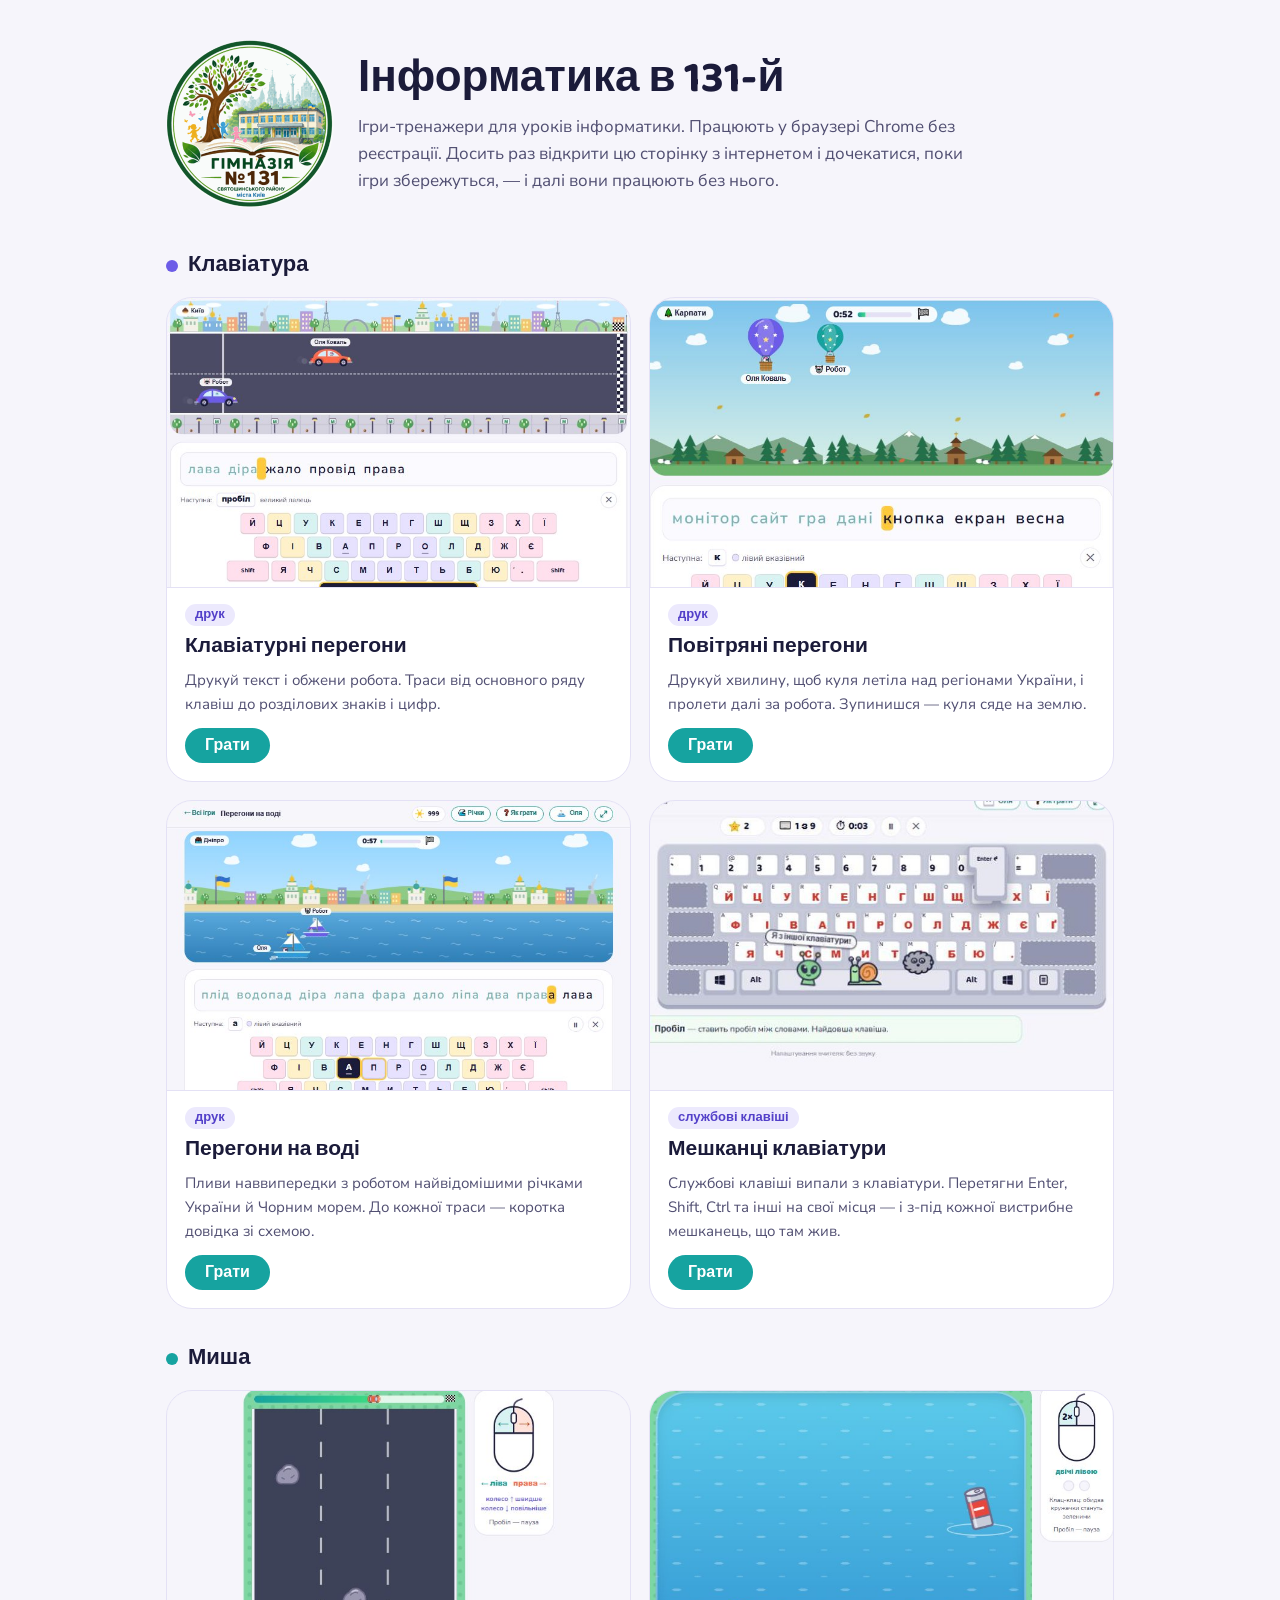
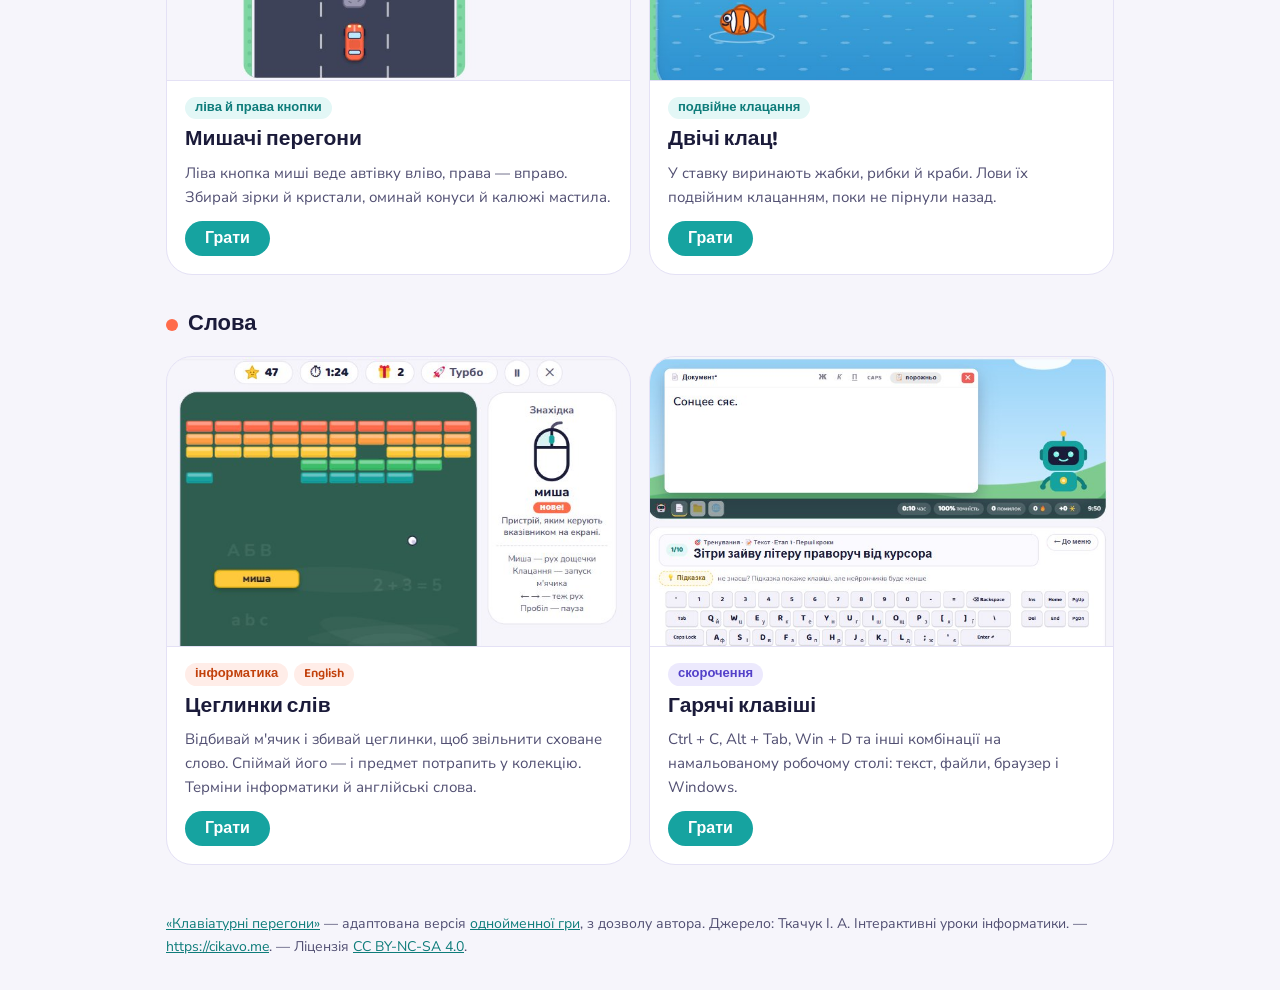
==== commit 28c76d9e: "Download only changed files and show the banner only while downloading files.json lists the git hash" ====
--- a/index.html
+++ b/index.html
@@ -186,9 +186,10 @@
   const note = document.getElementById('saveNote');
   const cards = [...document.querySelectorAll('a.card')];
   const say = (text, warn)=>{ note.textContent = text; note.hidden = !text; note.classList.toggle('warn', !!warn); };
-  // Нова версія sw.js встановлюється (сама завантажує всі файли) — чекаємо, доки встановиться або відпаде
+  // Нова версія sw.js встановлюється (сама завантажує змінені файли) — чекаємо, доки встановиться або відпаде.
+  // Кожен файл sw.js чекає не довше 30 с, тож хвилина — це вже щось, що від нас не залежить
   const settled = w=>new Promise(done=>{
-    const t = setTimeout(done, 90000);
+    const t = setTimeout(done, 60000);
     const check = ()=>{ if(w.state === 'activated' || w.state === 'redundant'){ clearTimeout(t); done(); } };
     w.addEventListener('statechange', check);
     check();
@@ -214,15 +215,17 @@
       // update() — бо повторна реєстрація не перевіряє, чи змінився sw.js гри
       if(!reg.installing && !reg.waiting) await reg.update().catch(()=>{});
       const fresh = reg.installing || reg.waiting;
-      if(fresh){ work(); await settled(fresh); }
-      else if(reg.active && due){ work(); if(!await refresh(reg.active)) allFresh = false; }
+      if(fresh) await settled(fresh);
+      else if(reg.active && due){ if(!await refresh(reg.active)) allFresh = false; }
     }
     return !!reg.active;
   }
   const n = cards.length;
   let saved = 0;
   const progress = ()=>say(`Зберігаю ігри для роботи без інтернету: ${saved} з ${n}. Не закривайте цю сторінку.`);
-  const work = ()=>{ if(!busy){ busy = true; progress(); } };   // рядок — лише коли справді є що завантажувати
+  const work = ()=>{ if(!busy){ busy = true; progress(); } };
+  // Рядок — лише коли sw.js справді почав щось завантажувати (сам каже про це), а не на кожну перевірку
+  try{ new BroadcastChannel('offline-save').onmessage = work; }catch(e){}
   (async ()=>{
     const online = navigator.onLine;
     await keep('sw.js');
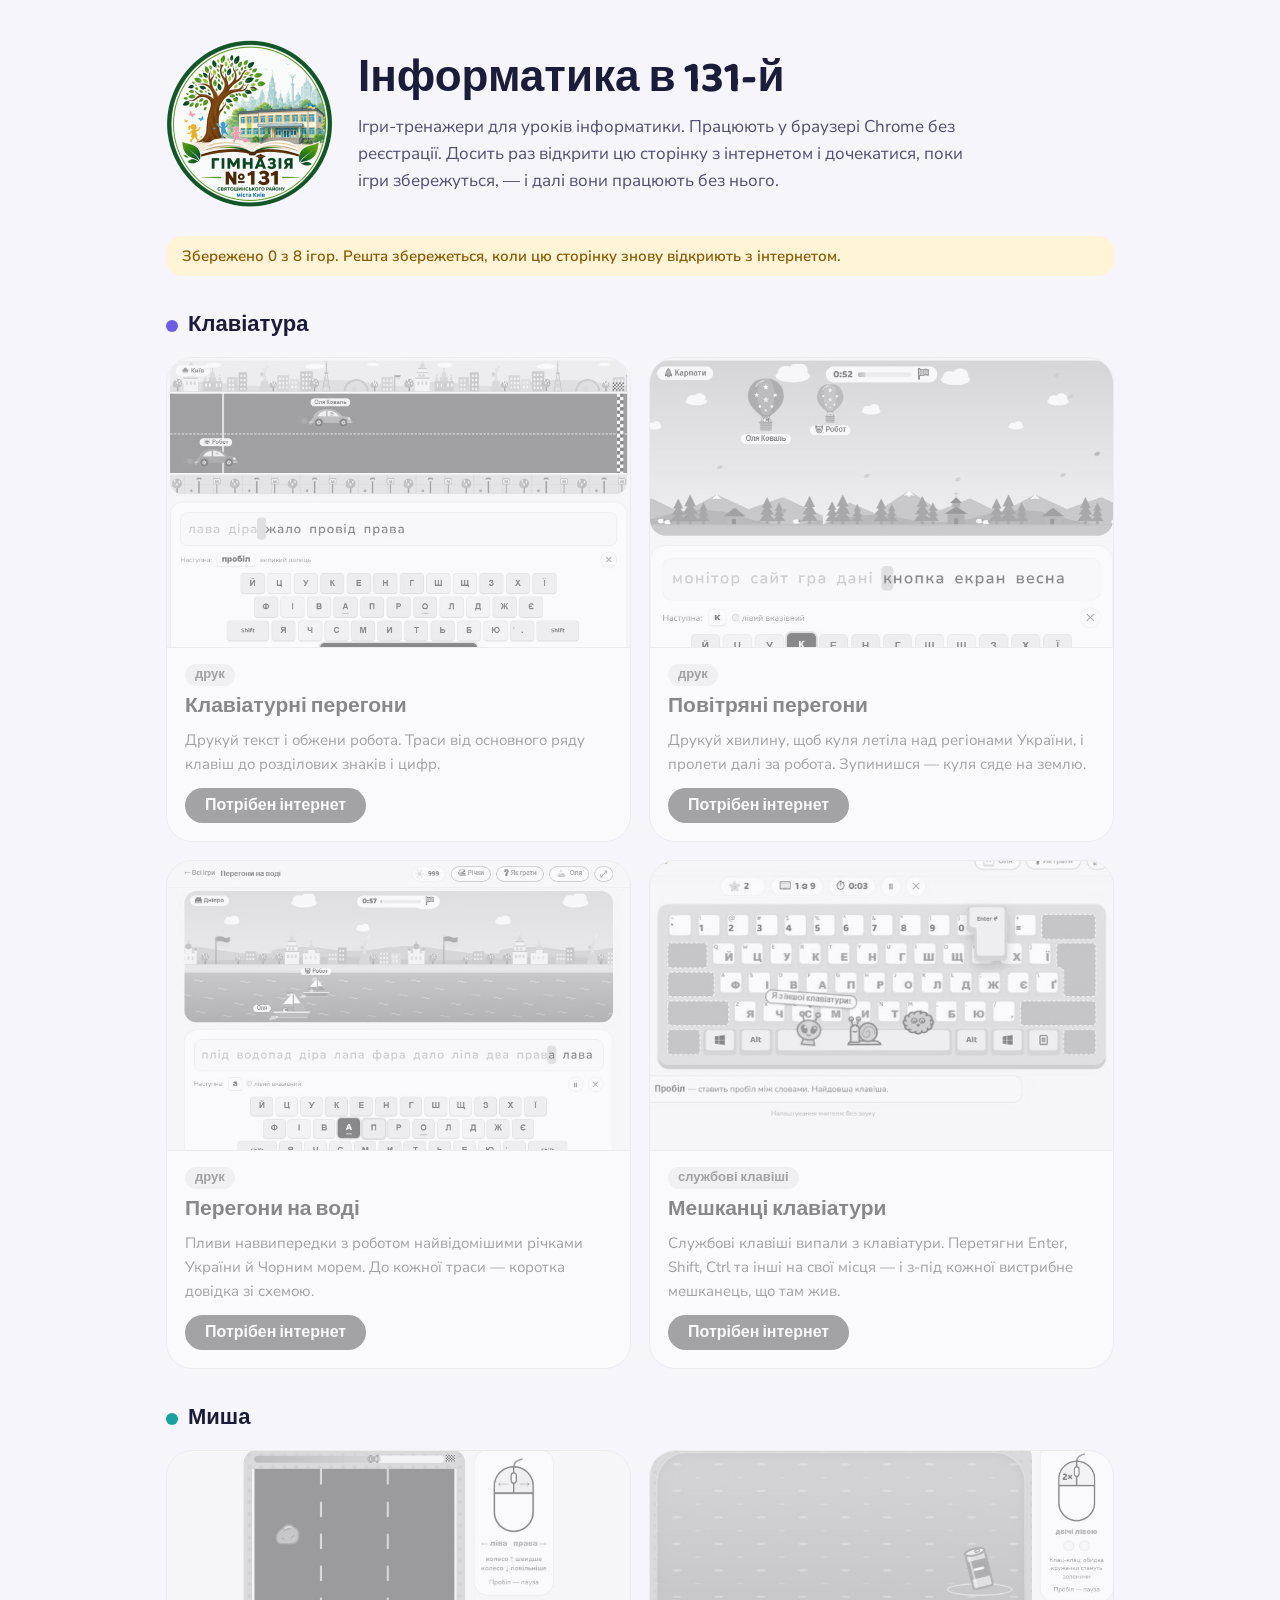
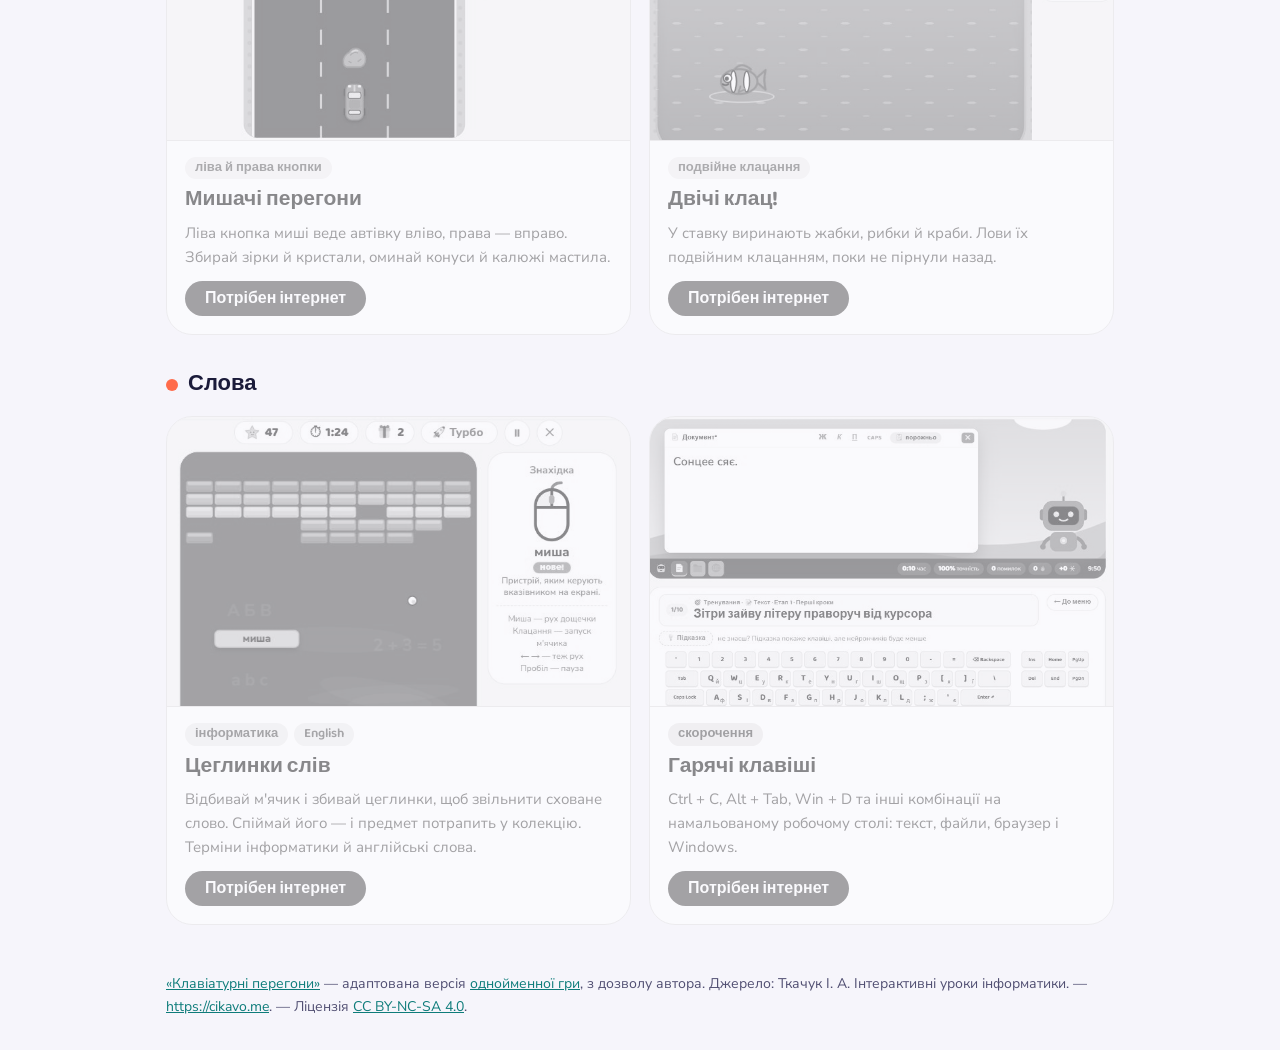
==== commit b4c3ee0f: "Re-register a game whose installed version never activates A class computer showed keyboard-resident" ====
--- a/index.html
+++ b/index.html
@@ -208,14 +208,26 @@
   try{ due = !(Date.now() - (+localStorage.getItem(REFRESHED) || 0) < HOUR); }catch(e){}
   let busy = false, allFresh = true;
   // true — гра (чи каталог) збережена на цьому комп'ютері й відкриється без інтернету
+  // Встановлена версія при порожньому місці активної мала б увімкнутися одразу, але Chrome буває так і лишає її чекати
+  // (бачили на keyboard-residents-kids: active немає, waiting — installed), і гра не працює без інтернету.
+  // Тоді реєструємо гру заново: нова реєстрація бере вже збережені файли з кешу, нічого не качаючи вдруге
+  const stuck = reg=>!reg.active && !reg.installing && !!reg.waiting;
+  const renew = async (reg, url, opts)=>{ await reg.unregister(); return navigator.serviceWorker.register(url, opts); };
   async function keep(url, scope){
+    const opts = scope ? { scope } : undefined;
     let reg;
-    try{ reg = await navigator.serviceWorker.register(url, scope ? { scope } : undefined); }catch(e){ return false; }
+    try{
+      reg = await navigator.serviceWorker.register(url, opts);
+      if(stuck(reg)) reg = await renew(reg, url, opts);
+    }catch(e){ return false; }
     if(navigator.onLine){
       // update() — бо повторна реєстрація не перевіряє, чи змінився sw.js гри
       if(!reg.installing && !reg.waiting) await reg.update().catch(()=>{});
       const fresh = reg.installing || reg.waiting;
-      if(fresh) await settled(fresh);
+      if(fresh){
+        await settled(fresh);
+        if(stuck(reg)) try{ reg = await renew(reg, url, opts); const w = reg.installing || reg.waiting; if(w) await settled(w); }catch(e){}
+      }
       else if(reg.active && due){ if(!await refresh(reg.active)) allFresh = false; }
     }
     return !!reg.active;
